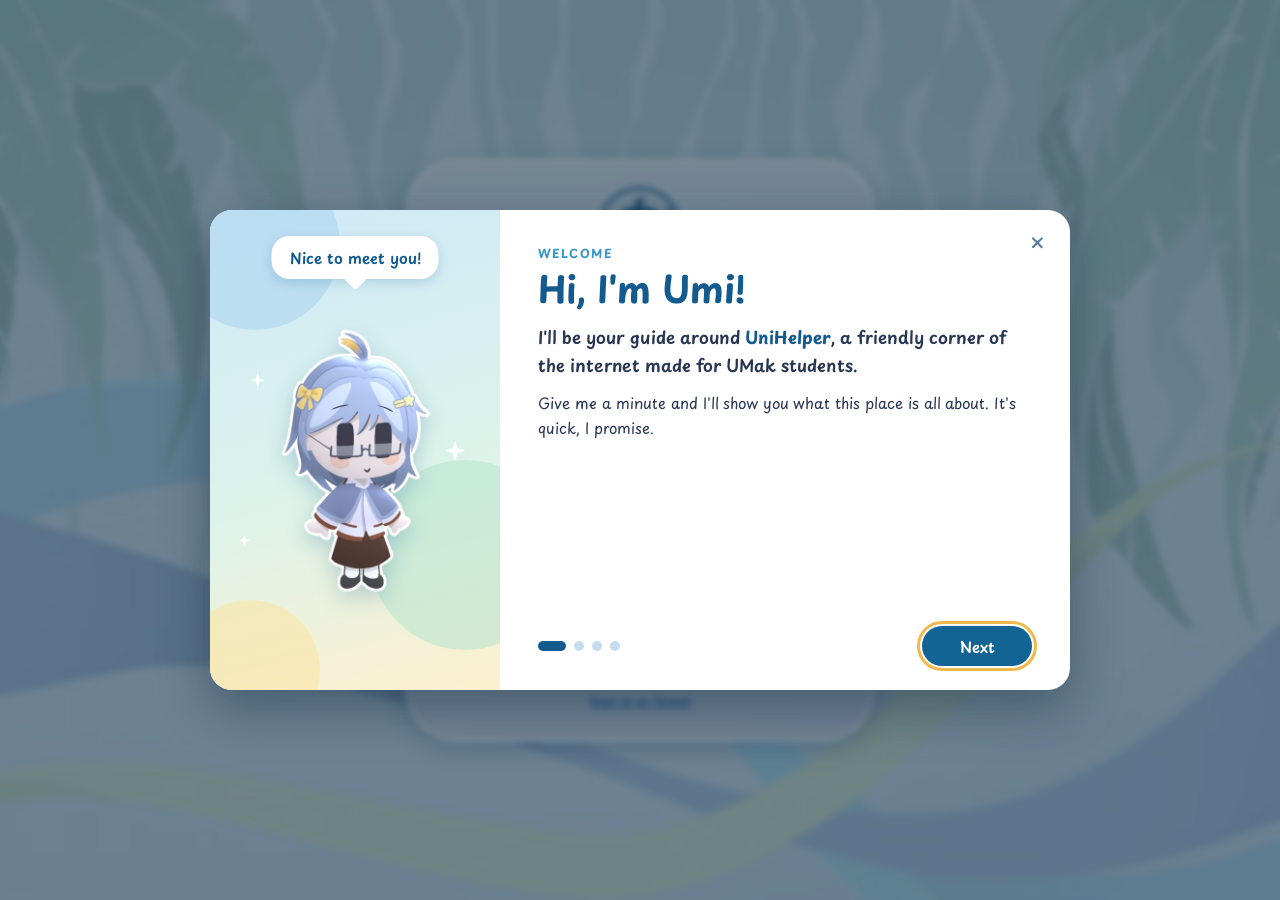
==== index.html @ 559ddb28 "first commit" ====
<!DOCTYPE html>
<html lang="en">
<head>
  <meta charset="UTF-8">
  <meta name="viewport" content="width=device-width, initial-scale=1.0">
  <title>UniHelper</title>
  <link rel="icon" type="image/png" href="assets/images/logo.svg">
  <noscript><meta http-equiv="refresh" content="0; url=login.html"></noscript>
  <script>
    // Entry point: signed-in visitors go Home, everyone else to Login.
    var target = "login.html";
    try { if (localStorage.getItem("unihelper.session")) target = "home.html"; } catch (e) {}
    window.location.replace(target);
  </script>
</head>
<body>
  <p><a href="login.html">Continue to UniHelper</a></p>
</body>
</html>
z
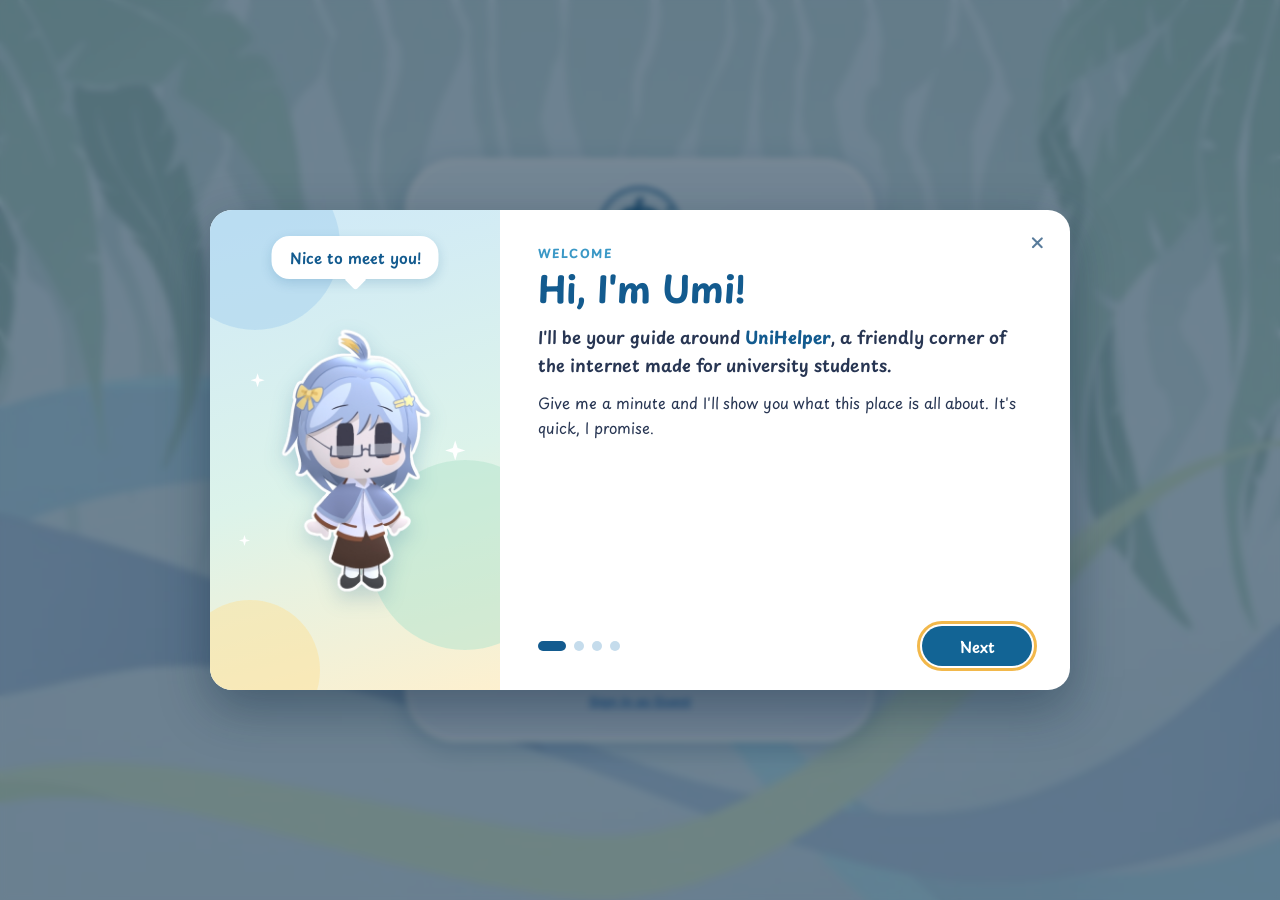
==== commit 53121e0b: "Fix HTML structure and improve accessibility across multiple pages; update image paths and alt attri" ====
--- a/index.html
+++ b/index.html
@@ -8,8 +8,10 @@
   <noscript><meta http-equiv="refresh" content="0; url=login.html"></noscript>
   <script>
     // Entry point: signed-in visitors go Home, everyone else to Login.
-    var target = "login.html";
-    try { if (localStorage.getItem("unihelper.session")) target = "home.html"; } catch (e) {}
+    let target = "login.html";
+    try {
+      if (localStorage.getItem("unihelper.session")) target = "home.html";
+    } catch (e) {}
     window.location.replace(target);
   </script>
 </head>
@@ -17,4 +19,3 @@
   <p><a href="login.html">Continue to UniHelper</a></p>
 </body>
 </html>
-z
